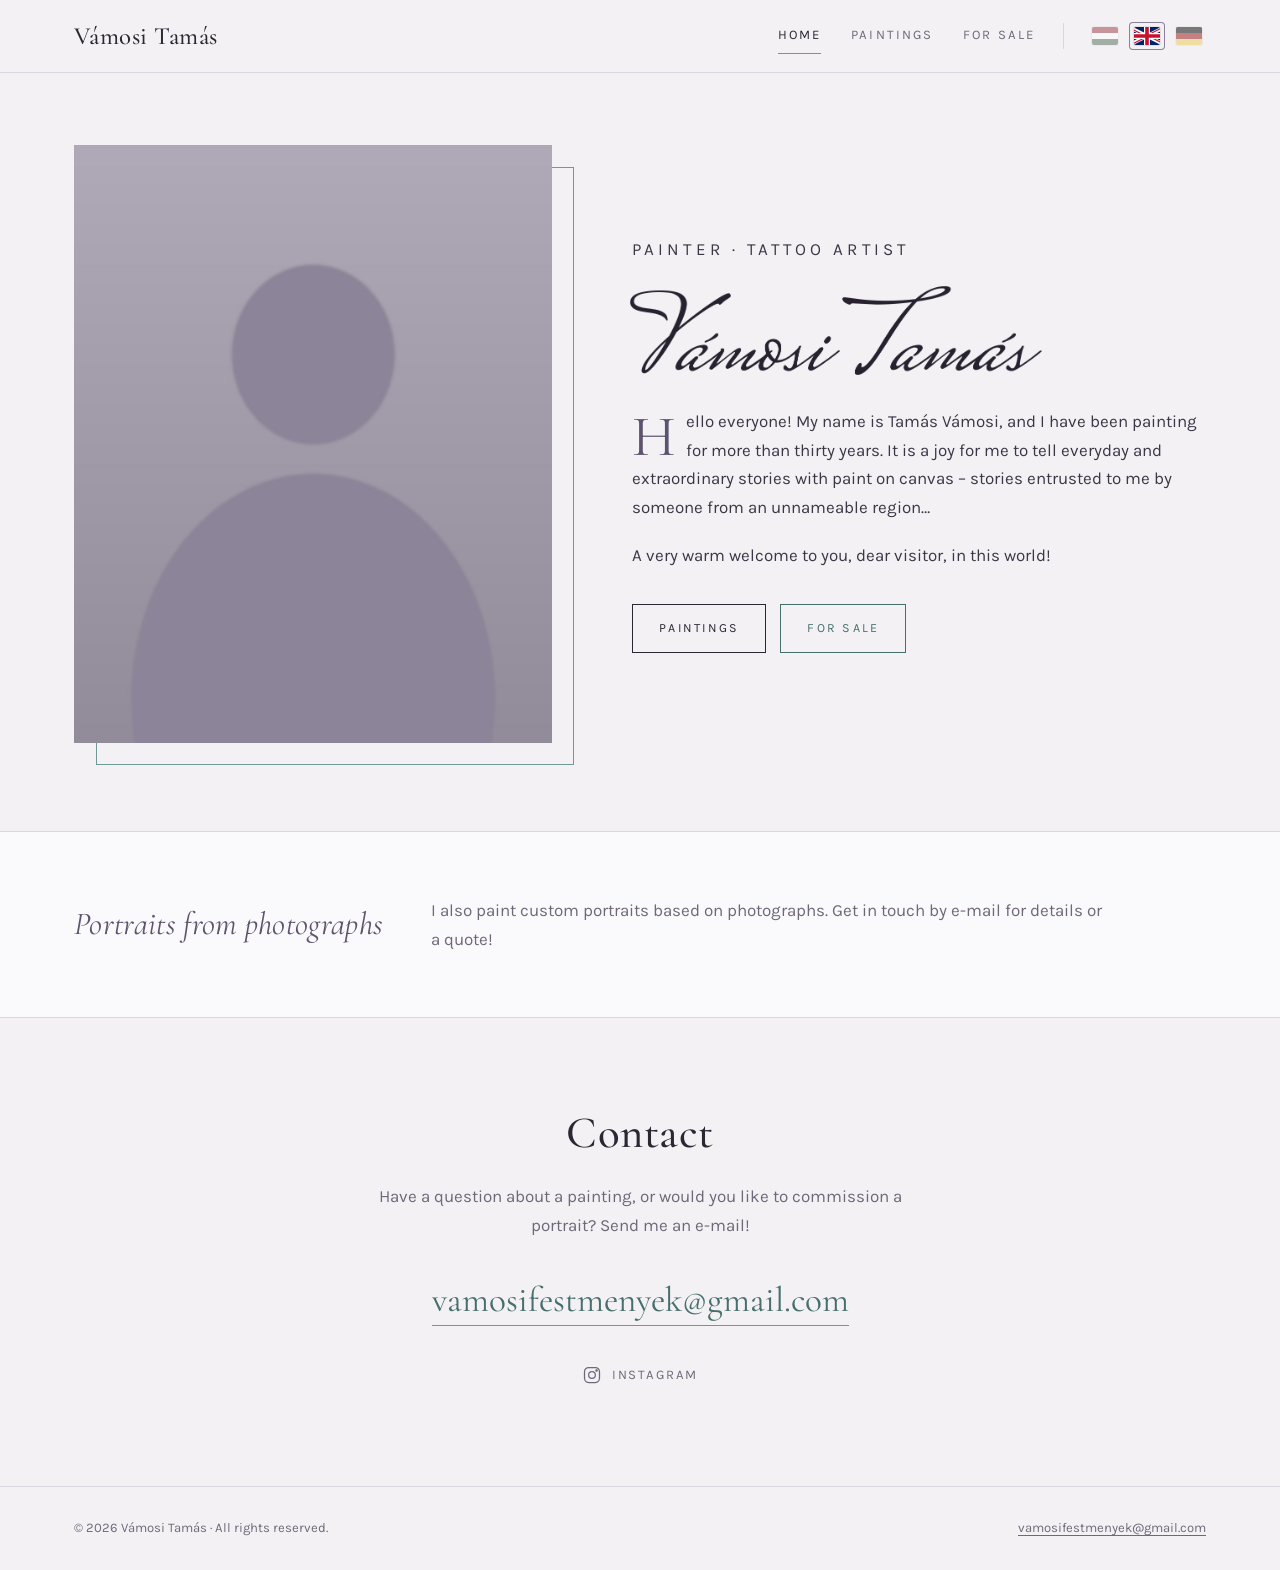
==== index.html @ bb04ad6a "Add files via upload" ====
<!DOCTYPE html>
<html lang="hu">
<head>
<meta charset="utf-8">
<meta name="viewport" content="width=device-width, initial-scale=1">
<title>Vámosi Tamás – festőművész</title>
<meta name="description" content="Vámosi Tamás festőművész – festmények, eladó művek, portréfestés.">
<link rel="icon" href="assets/img/favicon.svg" type="image/svg+xml">
<link rel="preload" href="assets/fonts/cormorant-garamond-latin-500-normal.woff2" as="font" type="font/woff2" crossorigin>
<link rel="stylesheet" href="assets/css/style.css?v=1">
</head>
<body data-page="home">
<a class="sr-only" href="#main" data-i18n="skip">Ugrás a tartalomra</a>
<header class="site-header">
  <div class="wrap">
    <a class="brand" href="index.html">Vámosi Tamás</a>
    <nav class="nav" id="nav" aria-label="Főmenü">
      <a href="index.html" data-i18n="nav.home" aria-current="page">Kezdőlap</a>
      <a href="festmenyek.html" data-i18n="nav.paintings">Festmények</a>
      <a href="elado.html" data-i18n="nav.sale">Eladó művek</a>
    </nav>
    <div class="langs" role="group" aria-label="Nyelv / Language / Sprache">
      <button type="button" data-lang="hu" aria-pressed="true" title="Magyar"><img src="assets/img/flags/hu.svg" alt="Magyar"></button>
      <button type="button" data-lang="en" aria-pressed="false" title="English"><img src="assets/img/flags/en.svg" alt="English"></button>
      <button type="button" data-lang="de" aria-pressed="false" title="Deutsch"><img src="assets/img/flags/de.svg" alt="Deutsch"></button>
    </div>
    <button class="menu-toggle" type="button" aria-controls="nav" aria-expanded="false" aria-label="Menü"><span></span></button>
  </div>
</header>
<main id="main">

<section class="hero">
  <div class="wrap">
    <figure class="portrait reveal">
      <img src="assets/img/portre.jpg" alt="Vámosi Tamás" width="1000" height="1250" data-i18n-alt="home.portraitAlt">
    </figure>
    <div class="intro reveal">
      <p class="eyebrow" data-i18n="home.eyebrow">Festőművész · Tetoválóművész</p>
      <h1 class="sr-only">Vámosi Tamás</h1>
      <img class="signature" src="assets/img/alairas.png" alt="Vámosi Tamás aláírása" width="1001" height="230">
      <div class="js-intro"></div>
      <div class="hero-actions">
        <a class="btn" href="festmenyek.html" data-i18n="home.ctaPaintings">Festmények</a>
        <a class="btn teal" href="elado.html" data-i18n="home.ctaSale">Eladó művek</a>
      </div>
    </div>
  </div>
</section>

<section class="band">
  <div class="wrap reveal">
    <h2 data-i18n="home.commissionTitle">Portré fénykép alapján</h2>
    <p class="js-commission"></p>
  </div>
</section>

<section class="contact" id="kapcsolat">
  <div class="wrap reveal">
    <h2 data-i18n="home.contactTitle">Kapcsolat</h2>
    <p class="lead" data-i18n="home.contactLead">Kérdése van egy festménnyel kapcsolatban, vagy megrendelné a saját portréját? Írjon nekem e-mailt!</p>
    <a class="mail-link js-mail" href="mailto:vamosifestmenyek@gmail.com">vamosifestmenyek@gmail.com</a>
    <div class="social">
      <a class="js-instagram" href="#" target="_blank" rel="noopener"><svg viewBox="0 0 24 24" fill="none" stroke="currentColor" stroke-width="1.5" aria-hidden="true"><rect x="3" y="3" width="18" height="18" rx="5"/><circle cx="12" cy="12" r="4"/><circle cx="17.5" cy="6.5" r=".8" fill="currentColor"/></svg><span>Instagram</span></a>
    </div>
  </div>
</section>
</main>
<footer class="site-footer">
  <div class="wrap">
    <span>© <span class="js-year"></span> Vámosi Tamás · <span data-i18n="footer.rights">Minden jog fenntartva.</span></span>
    <a class="js-mail" href="mailto:vamosifestmenyek@gmail.com">vamosifestmenyek@gmail.com</a>
  </div>
</footer>

<div class="lb" id="lightbox" role="dialog" aria-modal="true" aria-label="Kép nagyítva" hidden>
  <div class="lb-stage">
    <span class="lb-count"></span>
    <img alt="">
    <button class="lb-close" type="button" aria-label="Bezárás"><svg viewBox="0 0 24 24" fill="none" stroke="currentColor" stroke-width="1.5"><path d="M6 6l12 12M18 6L6 18"/></svg></button>
    <button class="lb-prev" type="button" aria-label="Előző"><svg viewBox="0 0 24 24" fill="none" stroke="currentColor" stroke-width="1.5"><path d="M15 5l-7 7 7 7"/></svg></button>
    <button class="lb-next" type="button" aria-label="Következő"><svg viewBox="0 0 24 24" fill="none" stroke="currentColor" stroke-width="1.5"><path d="M9 5l7 7-7 7"/></svg></button>
  </div>
  <div class="lb-cap"></div>
</div>

<script src="assets/js/app.js?v=1"></script>
</body>
</html>
---- assets/css/style.css ----
/* ==========================================================
   Vámosi Tamás – weboldal stílusai
   Színek: szürkés-lila és szürkés-türkiz, visszafogott alap
   ========================================================== */

/* ---------- Betűtípusok (saját tárhelyről, nincs Google-kapcsolat) ---------- */
@font-face{font-family:"Cormorant Garamond";font-style:normal;font-weight:400;font-display:swap;src:url(../fonts/cormorant-garamond-latin-400-normal.woff2) format("woff2");unicode-range:U+0000-00FF,U+0131,U+0152-0153,U+02BB-02BC,U+02C6,U+02DA,U+02DC,U+0304,U+0308,U+0329,U+2000-206F,U+20AC,U+2122,U+2191,U+2193,U+2212,U+2215,U+FEFF,U+FFFD}
@font-face{font-family:"Cormorant Garamond";font-style:normal;font-weight:400;font-display:swap;src:url(../fonts/cormorant-garamond-latin-ext-400-normal.woff2) format("woff2");unicode-range:U+0100-02BA,U+02BD-02C5,U+02C7-02CC,U+02CE-02D7,U+02DD-02FF,U+0304,U+0308,U+0329,U+1D00-1DBF,U+1E00-1E9F,U+1EF2-1EFF,U+2020,U+20A0-20AB,U+20AD-20C0,U+2113,U+2C60-2C7F,U+A720-A7FF}
@font-face{font-family:"Cormorant Garamond";font-style:italic;font-weight:400;font-display:swap;src:url(../fonts/cormorant-garamond-latin-400-italic.woff2) format("woff2");unicode-range:U+0000-00FF,U+2000-206F,U+20AC}
@font-face{font-family:"Cormorant Garamond";font-style:italic;font-weight:400;font-display:swap;src:url(../fonts/cormorant-garamond-latin-ext-400-italic.woff2) format("woff2");unicode-range:U+0100-02BA,U+1E00-1E9F}
@font-face{font-family:"Cormorant Garamond";font-style:normal;font-weight:500;font-display:swap;src:url(../fonts/cormorant-garamond-latin-500-normal.woff2) format("woff2");unicode-range:U+0000-00FF,U+2000-206F,U+20AC}
@font-face{font-family:"Cormorant Garamond";font-style:normal;font-weight:500;font-display:swap;src:url(../fonts/cormorant-garamond-latin-ext-500-normal.woff2) format("woff2");unicode-range:U+0100-02BA,U+1E00-1E9F}
@font-face{font-family:"Cormorant Garamond";font-style:normal;font-weight:600;font-display:swap;src:url(../fonts/cormorant-garamond-latin-600-normal.woff2) format("woff2");unicode-range:U+0000-00FF,U+2000-206F,U+20AC}
@font-face{font-family:"Cormorant Garamond";font-style:normal;font-weight:600;font-display:swap;src:url(../fonts/cormorant-garamond-latin-ext-600-normal.woff2) format("woff2");unicode-range:U+0100-02BA,U+1E00-1E9F}
@font-face{font-family:"Karla";font-style:normal;font-weight:300;font-display:swap;src:url(../fonts/karla-latin-300-normal.woff2) format("woff2");unicode-range:U+0000-00FF,U+2000-206F,U+20AC}
@font-face{font-family:"Karla";font-style:normal;font-weight:300;font-display:swap;src:url(../fonts/karla-latin-ext-300-normal.woff2) format("woff2");unicode-range:U+0100-02BA,U+1E00-1E9F}
@font-face{font-family:"Karla";font-style:normal;font-weight:400;font-display:swap;src:url(../fonts/karla-latin-400-normal.woff2) format("woff2");unicode-range:U+0000-00FF,U+2000-206F,U+20AC}
@font-face{font-family:"Karla";font-style:normal;font-weight:400;font-display:swap;src:url(../fonts/karla-latin-ext-400-normal.woff2) format("woff2");unicode-range:U+0100-02BA,U+1E00-1E9F}
@font-face{font-family:"Karla";font-style:normal;font-weight:500;font-display:swap;src:url(../fonts/karla-latin-500-normal.woff2) format("woff2");unicode-range:U+0000-00FF,U+2000-206F,U+20AC}
@font-face{font-family:"Karla";font-style:normal;font-weight:500;font-display:swap;src:url(../fonts/karla-latin-ext-500-normal.woff2) format("woff2");unicode-range:U+0100-02BA,U+1E00-1E9F}

/* ---------- Színek, alapok ---------- */
:root{
  --bg:#f3f1f4;          /* halvány lilás-szürke háttér */
  --paper:#faf9fb;
  --ink:#2b2733;         /* szöveg */
  --muted:#6f6879;
  --line:#dcd6e1;
  --lilac:#8b7f9b;       /* szürkés lila */
  --lilac-deep:#5d536e;
  --lilac-soft:#e4dfea;
  --teal:#6f9896;        /* szürkés türkiz */
  --teal-deep:#476f6d;
  --teal-soft:#dce8e6;
  --serif:"Cormorant Garamond",Georgia,"Times New Roman",serif;
  --sans:"Karla",system-ui,-apple-system,"Segoe UI",Roboto,sans-serif;
  --wrap:1180px;
  --radius:2px;
}
*,*::before,*::after{box-sizing:border-box}
html{-webkit-text-size-adjust:100%;scroll-behavior:smooth}
body{margin:0;background:var(--bg);color:var(--ink);font-family:var(--sans);font-weight:400;font-size:17px;line-height:1.7;-webkit-font-smoothing:antialiased}
img{max-width:100%;display:block}
a{color:var(--teal-deep);text-decoration-thickness:1px;text-underline-offset:3px}
a:hover{color:var(--lilac-deep)}
h1,h2,h3{font-family:var(--serif);font-weight:500;line-height:1.15;letter-spacing:.01em;margin:0 0 .5em}
:focus-visible{outline:2px solid var(--teal);outline-offset:3px}
.wrap{max-width:var(--wrap);margin:0 auto;padding:0 24px}
.sr-only{position:absolute;width:1px;height:1px;overflow:hidden;clip:rect(0 0 0 0);white-space:nowrap}
[hidden]{display:none!important}

/* ---------- Fejléc ---------- */
.site-header{position:sticky;top:0;z-index:50;background:rgba(243,241,244,.92);backdrop-filter:saturate(1.2) blur(8px);-webkit-backdrop-filter:saturate(1.2) blur(8px);border-bottom:1px solid var(--line)}
.site-header .wrap{display:flex;align-items:center;gap:28px;height:72px}
.brand{font-family:var(--serif);font-size:1.55rem;font-weight:500;color:var(--ink);text-decoration:none;letter-spacing:.02em;white-space:nowrap}
.brand:hover{color:var(--lilac-deep)}
.nav{display:flex;gap:30px;margin-left:auto}
.nav a{color:var(--muted);text-decoration:none;font-size:.82rem;letter-spacing:.16em;text-transform:uppercase;padding:6px 0;border-bottom:1px solid transparent;transition:color .2s,border-color .2s}
.nav a:hover{color:var(--ink)}
.nav a[aria-current="page"]{color:var(--ink);border-bottom-color:var(--teal)}
.langs{display:flex;gap:8px;align-items:center;padding-left:24px;border-left:1px solid var(--line)}
.langs button{all:unset;cursor:pointer;display:flex;align-items:center;gap:6px;padding:4px;border-radius:3px;opacity:.5;filter:saturate(.6);transition:opacity .2s,filter .2s}
.langs button:hover{opacity:.9;filter:none}
.langs button[aria-pressed="true"]{opacity:1;filter:none;box-shadow:0 0 0 1px var(--lilac)}
.langs button:focus-visible{outline:2px solid var(--teal);outline-offset:2px}
.langs img{width:26px;height:18px;object-fit:cover;border-radius:2px;box-shadow:0 0 0 1px rgba(0,0,0,.08)}
.menu-toggle{all:unset;display:none;cursor:pointer;width:40px;height:40px;place-items:center}
.menu-toggle span,.menu-toggle span::before,.menu-toggle span::after{display:block;width:22px;height:1.5px;background:var(--ink);position:relative;transition:transform .25s,background .25s}
.menu-toggle span::before,.menu-toggle span::after{content:"";position:absolute;left:0}
.menu-toggle span::before{top:-7px}.menu-toggle span::after{top:7px}
.menu-open .menu-toggle span{background:transparent}
.menu-open .menu-toggle span::before{transform:translateY(7px) rotate(45deg)}
.menu-open .menu-toggle span::after{transform:translateY(-7px) rotate(-45deg)}

@media (max-width:820px){
  .site-header .wrap{gap:12px;height:64px}
  .brand{font-size:1.35rem}
  .langs{margin-left:auto;padding-left:0;border-left:0;gap:4px}
  .langs img{width:24px;height:17px}
  .menu-toggle{display:grid}
  .nav{position:absolute;left:0;right:0;top:64px;flex-direction:column;gap:0;background:var(--bg);border-bottom:1px solid var(--line);padding:6px 24px 14px;display:none}
  .menu-open .nav{display:flex}
  .nav a{padding:12px 0;border-bottom:1px solid var(--line)}
  .nav a:last-child{border-bottom:0}
  .nav a[aria-current="page"]{border-bottom-color:var(--line);color:var(--teal-deep)}
}

/* ---------- Gombok ---------- */
.btn{display:inline-flex;align-items:center;gap:10px;padding:13px 26px;border:1px solid var(--ink);color:var(--ink);background:transparent;text-decoration:none;font-size:.78rem;letter-spacing:.18em;text-transform:uppercase;transition:background .2s,color .2s,border-color .2s;cursor:pointer;font-family:var(--sans)}
.btn:hover{background:var(--ink);color:var(--paper)}
.btn.teal{border-color:var(--teal-deep);color:var(--teal-deep)}
.btn.teal:hover{background:var(--teal-deep);color:#fff}

/* ---------- Főoldal ---------- */
.hero{padding:72px 0 88px}
.hero .wrap{display:grid;grid-template-columns:minmax(0,5fr) minmax(0,6fr);gap:80px;align-items:center}
.portrait{position:relative;margin:0}
.portrait::before{content:"";position:absolute;inset:22px -22px -22px 22px;border:1px solid var(--teal);z-index:0}
.portrait img{position:relative;z-index:1;width:100%;height:auto;aspect-ratio:4/5;object-fit:cover;background:var(--lilac-soft)}
.eyebrow{font-size:.76rem;letter-spacing:.24em;text-transform:uppercase;color:var(--lilac);margin:0 0 18px}
.signature{width:min(420px,90%);height:auto;display:block;margin:0 0 28px -6px}
.intro p{margin:0 0 1.1em;max-width:34em;font-size:1.06rem;color:#3c3746}
.js-intro p:first-child::first-letter{font-family:var(--serif);font-size:3.4em;float:left;line-height:.85;padding:6px 10px 0 0;color:var(--lilac-deep)}
.hero-actions{display:flex;gap:14px;flex-wrap:wrap;margin-top:34px}

.band{background:var(--paper);border-top:1px solid var(--line);border-bottom:1px solid var(--line);padding:64px 0}
.band .wrap{display:grid;grid-template-columns:auto 1fr;gap:48px;align-items:center}
.band h2{font-size:2rem;margin:0;color:var(--lilac-deep);font-style:italic;font-weight:400}
.band p{margin:0;max-width:40em;color:var(--muted)}

.contact{padding:90px 0 100px;text-align:center}
.contact h2{font-size:clamp(2rem,4vw,2.8rem)}
.contact .lead{color:var(--muted);margin:0 auto 30px;max-width:32em}
.mail-link{font-family:var(--serif);font-size:clamp(1.4rem,3.4vw,2.2rem);color:var(--teal-deep);text-decoration:none;border-bottom:1px solid var(--teal);padding-bottom:4px;word-break:break-all}
.mail-link:hover{color:var(--lilac-deep);border-bottom-color:var(--lilac)}
.social{margin-top:34px;display:flex;justify-content:center;gap:18px}
.social a{display:inline-flex;align-items:center;gap:10px;color:var(--muted);text-decoration:none;font-size:.82rem;letter-spacing:.14em;text-transform:uppercase}
.social a:hover{color:var(--lilac-deep)}
.social svg{width:20px;height:20px}

@media (max-width:900px){
  .hero{padding:40px 0 64px}
  .hero .wrap{grid-template-columns:1fr;gap:56px}
  .portrait{max-width:420px;margin:0 22px 0 0}
  .band .wrap{grid-template-columns:1fr;gap:14px}
}

/* ---------- Aloldal fejléc ---------- */
.page-head{padding:64px 0 28px;text-align:center}
.page-head h1{font-size:clamp(2.3rem,5vw,3.4rem);margin-bottom:.2em}
.page-head p{color:var(--muted);margin:0 auto;max-width:36em}
.rule{width:56px;height:1px;background:var(--teal);margin:22px auto 0;border:0}

/* Évszám-ugró */
.year-nav{display:flex;flex-wrap:wrap;justify-content:center;gap:6px;margin:26px 0 8px}
.year-nav a{font-family:var(--serif);font-size:1.15rem;color:var(--muted);text-decoration:none;padding:4px 12px;border:1px solid transparent}
.year-nav a:hover{color:var(--ink);border-color:var(--line)}

/* ---------- Galéria ---------- */
.year-group{padding:34px 0 18px;scroll-margin-top:90px}
.year-title{display:flex;align-items:center;gap:20px;font-size:2rem;color:var(--lilac-deep);margin-bottom:22px}
.year-title::after{content:"";flex:1;height:1px;background:var(--line)}
.masonry{columns:3 300px;column-gap:26px}
.tile{break-inside:avoid;margin:0 0 30px;display:block;width:100%;background:none;border:0;padding:0;cursor:zoom-in;text-align:left;color:inherit;font:inherit}
.tile .frame{background:var(--paper);padding:10px;box-shadow:0 1px 2px rgba(43,39,51,.06),0 8px 24px -14px rgba(43,39,51,.25);transition:transform .35s ease,box-shadow .35s ease}
.tile:hover .frame,.tile:focus-visible .frame{transform:translateY(-3px);box-shadow:0 2px 4px rgba(43,39,51,.06),0 18px 34px -16px rgba(43,39,51,.35)}
.tile img{width:100%;height:auto;background:var(--lilac-soft)}
.tile .cap{display:flex;justify-content:space-between;gap:12px;padding:10px 2px 0;font-size:.9rem}
.tile .cap .t{font-family:var(--serif);font-size:1.15rem;line-height:1.3}
.tile .cap .m{color:var(--muted);font-size:.8rem;white-space:nowrap;padding-top:3px}

/* ---------- Eladó művek ---------- */
.sale-grid{display:grid;grid-template-columns:repeat(auto-fill,minmax(290px,1fr));gap:40px 30px;padding:20px 0 90px}
.card{display:flex;flex-direction:column}
.card .img-btn{all:unset;cursor:zoom-in;display:block;background:var(--paper);padding:12px;box-shadow:0 1px 2px rgba(43,39,51,.06),0 8px 24px -14px rgba(43,39,51,.25);position:relative}
.card .img-btn:focus-visible{outline:2px solid var(--teal);outline-offset:3px}
.card .img-wrap{aspect-ratio:4/5;display:flex;align-items:center;justify-content:center;background:#efedf1}
.card .img-wrap img{max-height:100%;width:auto;max-width:100%;object-fit:contain}
.card h3{font-size:1.45rem;margin:18px 0 4px}
.card .meta{color:var(--muted);font-size:.88rem;margin:0}
.card .price{font-family:var(--serif);font-size:1.35rem;color:var(--teal-deep);margin:12px 0 0}
.card .price.note{font-family:var(--sans);font-size:.92rem;font-style:italic;color:var(--lilac-deep)}
.card .btn{margin-top:16px;align-self:flex-start;padding:10px 20px}
.badge{position:absolute;z-index:2;top:24px;left:24px;background:var(--lilac-deep);color:#fff;font-size:.7rem;letter-spacing:.2em;text-transform:uppercase;padding:6px 12px}
.card.sold .img-wrap img{filter:grayscale(.35) opacity(.8)}
.card.sold .price{color:var(--muted)}

.empty{text-align:center;color:var(--muted);padding:60px 0 100px;font-style:italic}

/* ---------- Nagyító (lightbox) ---------- */
.lb{position:fixed;inset:0;z-index:100;background:#1c1921;display:grid;grid-template-rows:1fr auto;opacity:0;pointer-events:none;transition:opacity .25s}
.lb.open{opacity:1;pointer-events:auto}
.lb-stage{position:relative;display:flex;align-items:center;justify-content:center;padding:56px 72px 12px;min-height:0}
.lb-stage img{max-width:100%;max-height:100%;object-fit:contain;box-shadow:0 20px 60px rgba(0,0,0,.4);transition:opacity .2s}
.lb-cap{color:#e9e5ee;text-align:center;padding:12px 24px 26px;min-height:84px}
.lb-cap .t{font-family:var(--serif);font-size:1.5rem;line-height:1.2}
.lb-cap .m{font-size:.85rem;color:#b3abbd;margin-top:4px}
.lb-cap .s{display:inline-block;margin-top:8px;font-size:.72rem;letter-spacing:.18em;text-transform:uppercase;color:#a9cfcc}
.lb button{all:unset;cursor:pointer;position:absolute;color:#e9e5ee;display:grid;place-items:center;width:52px;height:52px;border-radius:50%;transition:background .2s}
.lb button:hover{background:rgba(255,255,255,.08)}
.lb button:focus-visible{outline:2px solid var(--teal)}
.lb button svg{width:26px;height:26px}
.lb .lb-close{top:10px;right:12px}
.lb .lb-prev{left:10px;top:50%;transform:translateY(-50%)}
.lb .lb-next{right:10px;top:50%;transform:translateY(-50%)}
.lb-count{position:absolute;top:24px;left:24px;color:#8f8799;font-size:.8rem;letter-spacing:.12em}
@media (max-width:700px){
  .lb-stage{padding:56px 8px 8px}
  .lb .lb-prev,.lb .lb-next{top:auto;bottom:-78px;transform:none}
  .lb-cap{padding:12px 60px 22px}
}
body.lb-lock{overflow:hidden}

/* ---------- Lábléc ---------- */
.site-footer{border-top:1px solid var(--line);padding:30px 0;font-size:.82rem;color:var(--muted)}
.site-footer .wrap{display:flex;justify-content:space-between;gap:16px;flex-wrap:wrap}
.site-footer a{color:var(--muted)}

/* Finom beúszás */
@media (prefers-reduced-motion:no-preference){
  .reveal{opacity:0;transform:translateY(10px);transition:opacity .6s ease,transform .6s ease}
  .reveal.in{opacity:1;transform:none}
}
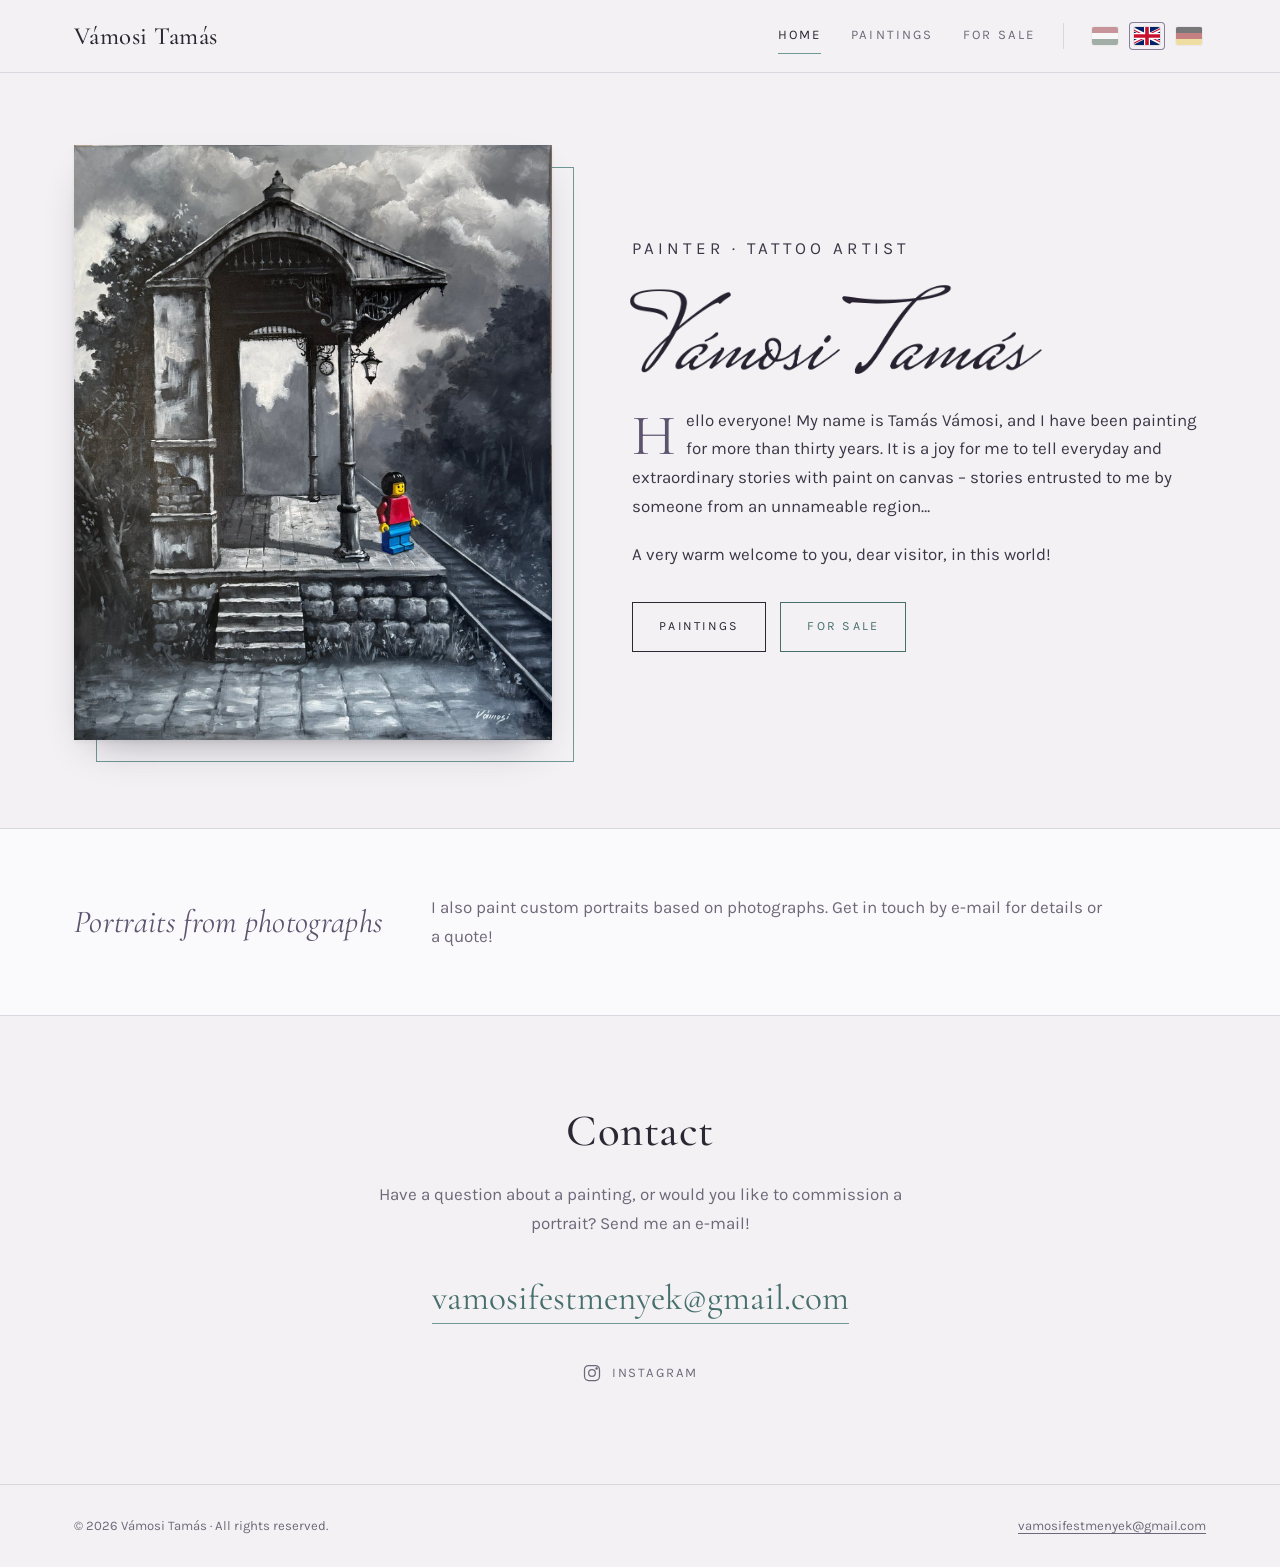
==== commit 52be5a37: "Add files via upload" ====
--- a/index.html
+++ b/index.html
@@ -32,7 +32,7 @@
 <section class="hero">
   <div class="wrap">
     <figure class="portrait reveal">
-      <img src="assets/img/portre.jpg" alt="Vámosi Tamás" width="1000" height="1250" data-i18n-alt="home.portraitAlt">
+      <img class="js-home-image" src="assets/img/fokep.jpg" alt="Vámosi Tamás festménye" width="1400" height="1743" data-i18n-alt="home.portraitAlt">
     </figure>
     <div class="intro reveal">
       <p class="eyebrow" data-i18n="home.eyebrow">Festőművész · Tetoválóművész</p>
--- a/assets/css/style.css
+++ b/assets/css/style.css
@@ -96,7 +96,7 @@
 .hero .wrap{display:grid;grid-template-columns:minmax(0,5fr) minmax(0,6fr);gap:80px;align-items:center}
 .portrait{position:relative;margin:0}
 .portrait::before{content:"";position:absolute;inset:22px -22px -22px 22px;border:1px solid var(--teal);z-index:0}
-.portrait img{position:relative;z-index:1;width:100%;height:auto;aspect-ratio:4/5;object-fit:cover;background:var(--lilac-soft)}
+.portrait img{position:relative;z-index:1;width:100%;height:auto;background:var(--lilac-soft);box-shadow:0 2px 4px rgba(43,39,51,.06),0 18px 40px -20px rgba(43,39,51,.45)}
 .eyebrow{font-size:.76rem;letter-spacing:.24em;text-transform:uppercase;color:var(--lilac);margin:0 0 18px}
 .signature{width:min(420px,90%);height:auto;display:block;margin:0 0 28px -6px}
 .intro p{margin:0 0 1.1em;max-width:34em;font-size:1.06rem;color:#3c3746}
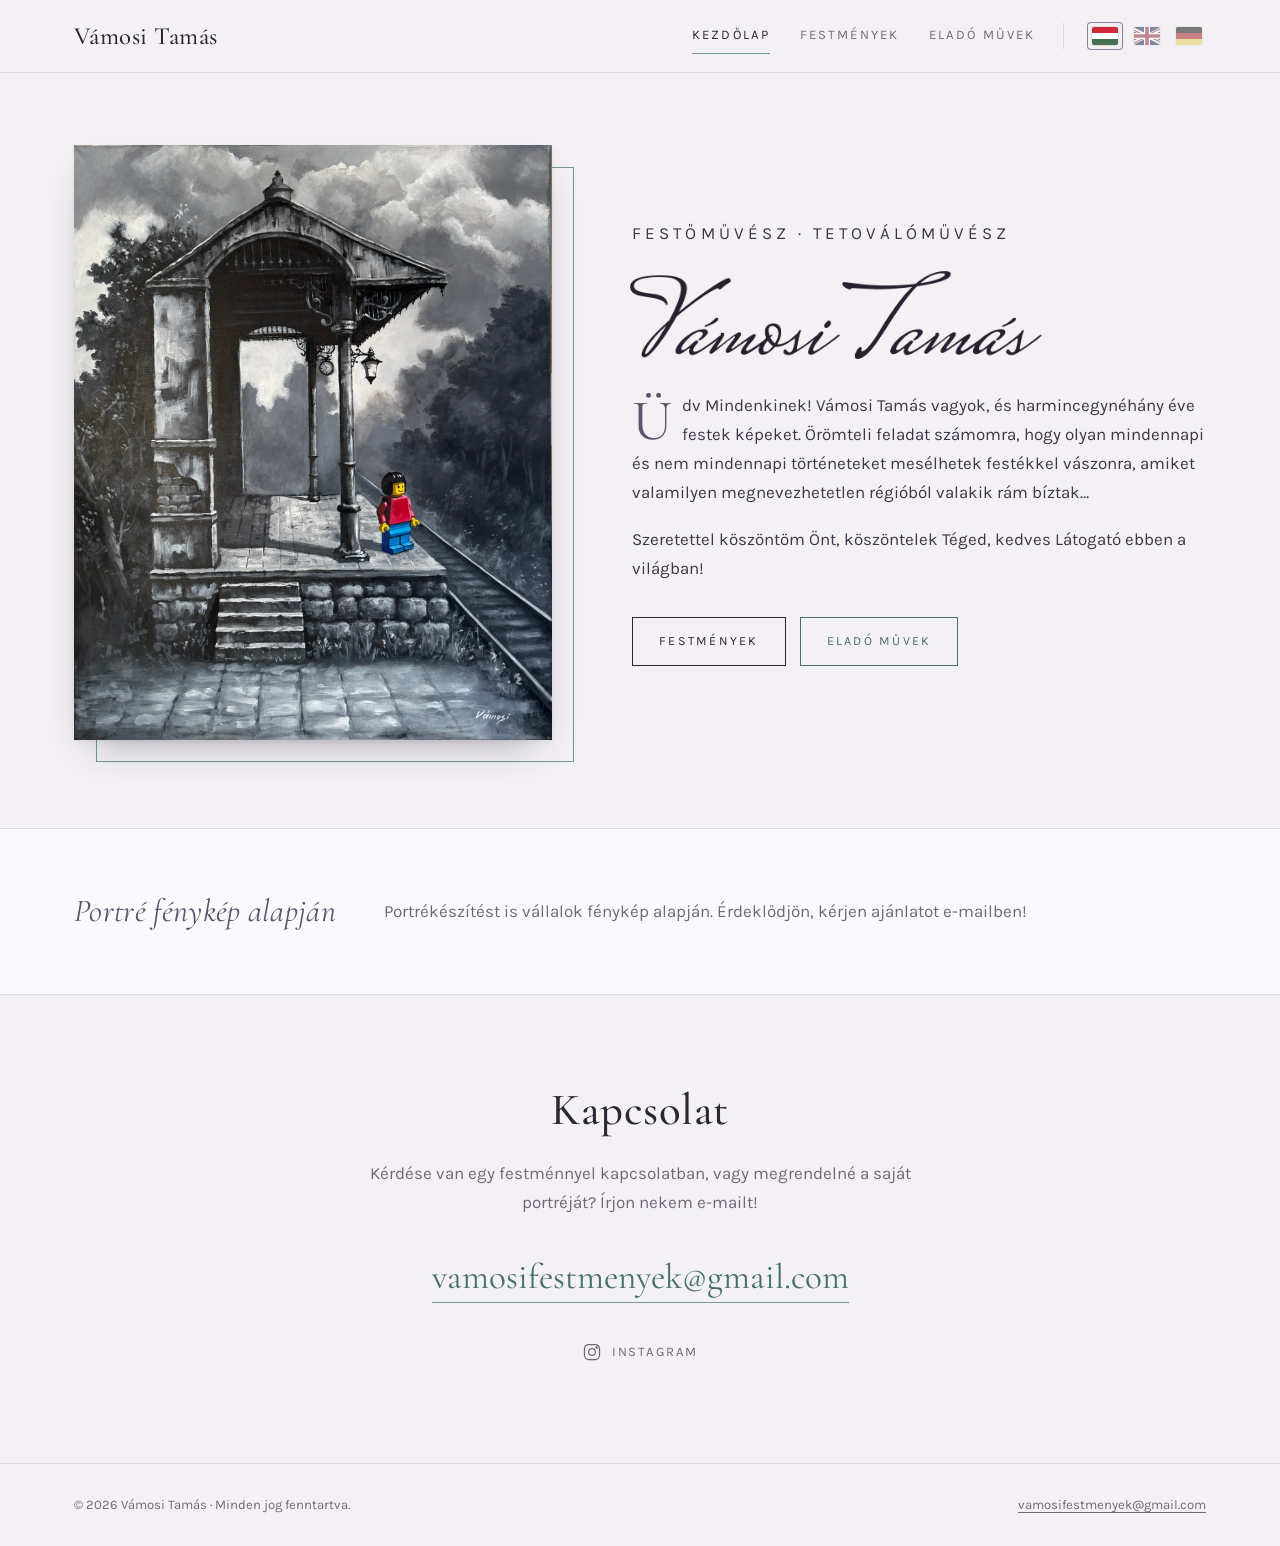
==== commit 05872410: "Add files via upload" ====
--- a/index.html
+++ b/index.html
@@ -3,45 +3,100 @@
 <head>
 <meta charset="utf-8">
 <meta name="viewport" content="width=device-width, initial-scale=1">
-<title>Vámosi Tamás – festőművész</title>
-<meta name="description" content="Vámosi Tamás festőművész – festmények, eladó művek, portréfestés.">
+<title>Vámosi Tamás – festőművész és tetoválóművész</title>
+<meta name="description" content="Vámosi Tamás festőművész bemutatkozó oldala: festmények évek szerint, eladó eredeti művek és portréfestés fénykép alapján.">
+<meta name="robots" content="noindex, nofollow">
+<link rel="canonical" href="https://vamosiart.hu/">
+<link rel="alternate" hreflang="hu" href="https://vamosiart.hu/">
+<link rel="alternate" hreflang="en" href="https://vamosiart.hu/en/">
+<link rel="alternate" hreflang="de" href="https://vamosiart.hu/de/">
+<link rel="alternate" hreflang="x-default" href="https://vamosiart.hu/">
+<meta name="author" content="Vámosi Tamás">
+<meta property="og:type" content="website">
+<meta property="og:site_name" content="Vámosi Tamás">
+<meta property="og:title" content="Vámosi Tamás – festőművész és tetoválóművész">
+<meta property="og:description" content="Vámosi Tamás festőművész bemutatkozó oldala: festmények évek szerint, eladó eredeti művek és portréfestés fénykép alapján.">
+<meta property="og:url" content="https://vamosiart.hu/">
+<meta property="og:image" content="https://vamosiart.hu/assets/img/fokep.jpg">
+<meta property="og:image:alt" content="Vámosi Tamás festménye">
+<meta property="og:locale" content="hu_HU">
+<meta property="og:locale:alternate" content="en_GB">
+<meta property="og:locale:alternate" content="de_DE">
+<meta name="twitter:card" content="summary_large_image">
+<meta name="theme-color" content="#f3f1f4">
 <link rel="icon" href="assets/img/favicon.svg" type="image/svg+xml">
 <link rel="preload" href="assets/fonts/cormorant-garamond-latin-500-normal.woff2" as="font" type="font/woff2" crossorigin>
-<link rel="stylesheet" href="assets/css/style.css?v=1">
+<link rel="stylesheet" href="assets/css/style.css?v=3">
+<script type="application/ld+json">
+{
+ "@context": "https://schema.org",
+ "@graph": [
+  {
+   "@type": "Person",
+   "@id": "https://vamosiart.hu/#person",
+   "name": "Vámosi Tamás",
+   "alternateName": "Tamás Vámosi",
+   "jobTitle": "festőművész, tetoválóművész",
+   "url": "https://vamosiart.hu/",
+   "image": "https://vamosiart.hu/assets/img/fokep.jpg",
+   "email": "mailto:vamosifestmenyek@gmail.com",
+   "sameAs": [
+    "https://www.instagram.com/MatyasTamasVamosi/"
+   ]
+  },
+  {
+   "@type": "WebPage",
+   "@id": "https://vamosiart.hu/",
+   "url": "https://vamosiart.hu/",
+   "name": "Vámosi Tamás – festőművész és tetoválóművész",
+   "description": "Vámosi Tamás festőművész bemutatkozó oldala: festmények évek szerint, eladó eredeti művek és portréfestés fénykép alapján.",
+   "inLanguage": "hu",
+   "about": {
+    "@id": "https://vamosiart.hu/#person"
+   },
+   "isPartOf": {
+    "@type": "WebSite",
+    "@id": "https://vamosiart.hu/#website",
+    "url": "https://vamosiart.hu/",
+    "name": "Vámosi Tamás"
+   }
+  }
+ ]
+}
+</script>
 </head>
-<body data-page="home">
-<a class="sr-only" href="#main" data-i18n="skip">Ugrás a tartalomra</a>
+<body data-page="home" data-root="">
+<a class="sr-only" href="#main">Ugrás a tartalomra</a>
 <header class="site-header">
   <div class="wrap">
     <a class="brand" href="index.html">Vámosi Tamás</a>
-    <nav class="nav" id="nav" aria-label="Főmenü">
-      <a href="index.html" data-i18n="nav.home" aria-current="page">Kezdőlap</a>
-      <a href="festmenyek.html" data-i18n="nav.paintings">Festmények</a>
-      <a href="elado.html" data-i18n="nav.sale">Eladó művek</a>
+    <nav class="nav" id="nav" aria-label="Menü">
+      <a href="index.html" aria-current="page">Kezdőlap</a>
+      <a href="festmenyek.html">Festmények</a>
+      <a href="elado.html">Eladó művek</a>
     </nav>
-    <div class="langs" role="group" aria-label="Nyelv / Language / Sprache">
-      <button type="button" data-lang="hu" aria-pressed="true" title="Magyar"><img src="assets/img/flags/hu.svg" alt="Magyar"></button>
-      <button type="button" data-lang="en" aria-pressed="false" title="English"><img src="assets/img/flags/en.svg" alt="English"></button>
-      <button type="button" data-lang="de" aria-pressed="false" title="Deutsch"><img src="assets/img/flags/de.svg" alt="Deutsch"></button>
+    <div class="langs" role="group" aria-label="Nyelv választása">
+      <a href="index.html" hreflang="hu" lang="hu" title="Magyar" aria-current="true"><img src="assets/img/flags/hu.svg" alt="Magyar" width="26" height="18"></a>
+      <a href="en/index.html" hreflang="en" lang="en" title="English"><img src="assets/img/flags/en.svg" alt="English" width="26" height="18"></a>
+      <a href="de/index.html" hreflang="de" lang="de" title="Deutsch"><img src="assets/img/flags/de.svg" alt="Deutsch" width="26" height="18"></a>
     </div>
     <button class="menu-toggle" type="button" aria-controls="nav" aria-expanded="false" aria-label="Menü"><span></span></button>
   </div>
 </header>
 <main id="main">
-
 <section class="hero">
   <div class="wrap">
     <figure class="portrait reveal">
-      <img class="js-home-image" src="assets/img/fokep.jpg" alt="Vámosi Tamás festménye" width="1400" height="1743" data-i18n-alt="home.portraitAlt">
+      <img class="js-home-image" src="assets/img/fokep.jpg" alt="Vámosi Tamás festménye" width="1400" height="1743" fetchpriority="high">
     </figure>
     <div class="intro reveal">
-      <p class="eyebrow" data-i18n="home.eyebrow">Festőművész · Tetoválóművész</p>
-      <h1 class="sr-only">Vámosi Tamás</h1>
-      <img class="signature" src="assets/img/alairas.png" alt="Vámosi Tamás aláírása" width="1001" height="230">
-      <div class="js-intro"></div>
+      <p class="eyebrow">Festőművész · Tetoválóművész</p>
+      <h1 class="sr-only">Vámosi Tamás – festőművész, tetoválóművész</h1>
+      <img class="signature js-signature" src="assets/img/alairas.png" alt="Vámosi Tamás aláírása">
+      <div class="js-intro"><p>Üdv Mindenkinek! Vámosi Tamás vagyok, és harmincegynéhány éve festek képeket. Örömteli feladat számomra, hogy olyan mindennapi és nem mindennapi történeteket mesélhetek festékkel vászonra, amiket valamilyen megnevezhetetlen régióból valakik rám bíztak…</p><p>Szeretettel köszöntöm Önt, köszöntelek Téged, kedves Látogató ebben a világban!</p></div>
       <div class="hero-actions">
-        <a class="btn" href="festmenyek.html" data-i18n="home.ctaPaintings">Festmények</a>
-        <a class="btn teal" href="elado.html" data-i18n="home.ctaSale">Eladó művek</a>
+        <a class="btn" href="festmenyek.html">Festmények</a>
+        <a class="btn teal" href="elado.html">Eladó művek</a>
       </div>
     </div>
   </div>
@@ -49,40 +104,40 @@
 
 <section class="band">
   <div class="wrap reveal">
-    <h2 data-i18n="home.commissionTitle">Portré fénykép alapján</h2>
-    <p class="js-commission"></p>
+    <h2>Portré fénykép alapján</h2>
+    <p class="js-commission">Portrékészítést is vállalok fénykép alapján. Érdeklődjön, kérjen ajánlatot e-mailben!</p>
   </div>
 </section>
 
 <section class="contact" id="kapcsolat">
   <div class="wrap reveal">
-    <h2 data-i18n="home.contactTitle">Kapcsolat</h2>
-    <p class="lead" data-i18n="home.contactLead">Kérdése van egy festménnyel kapcsolatban, vagy megrendelné a saját portréját? Írjon nekem e-mailt!</p>
+    <h2>Kapcsolat</h2>
+    <p class="lead">Kérdése van egy festménnyel kapcsolatban, vagy megrendelné a saját portréját? Írjon nekem e-mailt!</p>
     <a class="mail-link js-mail" href="mailto:vamosifestmenyek@gmail.com">vamosifestmenyek@gmail.com</a>
     <div class="social">
-      <a class="js-instagram" href="#" target="_blank" rel="noopener"><svg viewBox="0 0 24 24" fill="none" stroke="currentColor" stroke-width="1.5" aria-hidden="true"><rect x="3" y="3" width="18" height="18" rx="5"/><circle cx="12" cy="12" r="4"/><circle cx="17.5" cy="6.5" r=".8" fill="currentColor"/></svg><span>Instagram</span></a>
+      <a class="js-instagram" href="https://www.instagram.com/MatyasTamasVamosi/" target="_blank" rel="noopener me"><svg viewBox="0 0 24 24" fill="none" stroke="currentColor" stroke-width="1.5" aria-hidden="true"><rect x="3" y="3" width="18" height="18" rx="5"/><circle cx="12" cy="12" r="4"/><circle cx="17.5" cy="6.5" r=".8" fill="currentColor"/></svg><span>Instagram</span></a>
     </div>
   </div>
 </section>
 </main>
 <footer class="site-footer">
   <div class="wrap">
-    <span>© <span class="js-year"></span> Vámosi Tamás · <span data-i18n="footer.rights">Minden jog fenntartva.</span></span>
+    <span>© <span class="js-year">2026</span> Vámosi Tamás · Minden jog fenntartva.</span>
     <a class="js-mail" href="mailto:vamosifestmenyek@gmail.com">vamosifestmenyek@gmail.com</a>
   </div>
 </footer>
 
-<div class="lb" id="lightbox" role="dialog" aria-modal="true" aria-label="Kép nagyítva" hidden>
+<div class="lb" id="lightbox" role="dialog" aria-modal="true" aria-label="Festmények" hidden>
   <div class="lb-stage">
     <span class="lb-count"></span>
     <img alt="">
-    <button class="lb-close" type="button" aria-label="Bezárás"><svg viewBox="0 0 24 24" fill="none" stroke="currentColor" stroke-width="1.5"><path d="M6 6l12 12M18 6L6 18"/></svg></button>
-    <button class="lb-prev" type="button" aria-label="Előző"><svg viewBox="0 0 24 24" fill="none" stroke="currentColor" stroke-width="1.5"><path d="M15 5l-7 7 7 7"/></svg></button>
-    <button class="lb-next" type="button" aria-label="Következő"><svg viewBox="0 0 24 24" fill="none" stroke="currentColor" stroke-width="1.5"><path d="M9 5l7 7-7 7"/></svg></button>
+    <button class="lb-close" type="button"><svg viewBox="0 0 24 24" fill="none" stroke="currentColor" stroke-width="1.5"><path d="M6 6l12 12M18 6L6 18"/></svg></button>
+    <button class="lb-prev" type="button"><svg viewBox="0 0 24 24" fill="none" stroke="currentColor" stroke-width="1.5"><path d="M15 5l-7 7 7 7"/></svg></button>
+    <button class="lb-next" type="button"><svg viewBox="0 0 24 24" fill="none" stroke="currentColor" stroke-width="1.5"><path d="M9 5l7 7-7 7"/></svg></button>
   </div>
   <div class="lb-cap"></div>
 </div>
 
-<script src="assets/js/app.js?v=1"></script>
+<script src="assets/js/app.js?v=3"></script>
 </body>
 </html>
--- a/assets/css/style.css
+++ b/assets/css/style.css
@@ -59,10 +59,9 @@
 .nav a:hover{color:var(--ink)}
 .nav a[aria-current="page"]{color:var(--ink);border-bottom-color:var(--teal)}
 .langs{display:flex;gap:8px;align-items:center;padding-left:24px;border-left:1px solid var(--line)}
-.langs button{all:unset;cursor:pointer;display:flex;align-items:center;gap:6px;padding:4px;border-radius:3px;opacity:.5;filter:saturate(.6);transition:opacity .2s,filter .2s}
-.langs button:hover{opacity:.9;filter:none}
-.langs button[aria-pressed="true"]{opacity:1;filter:none;box-shadow:0 0 0 1px var(--lilac)}
-.langs button:focus-visible{outline:2px solid var(--teal);outline-offset:2px}
+.langs a{display:flex;align-items:center;padding:4px;border-radius:3px;opacity:.5;filter:saturate(.6);transition:opacity .2s,filter .2s}
+.langs a:hover{opacity:.9;filter:none}
+.langs a[aria-current="true"]{opacity:1;filter:none;box-shadow:0 0 0 1px var(--lilac)}
 .langs img{width:26px;height:18px;object-fit:cover;border-radius:2px;box-shadow:0 0 0 1px rgba(0,0,0,.08)}
 .menu-toggle{all:unset;display:none;cursor:pointer;width:40px;height:40px;place-items:center}
 .menu-toggle span,.menu-toggle span::before,.menu-toggle span::after{display:block;width:22px;height:1.5px;background:var(--ink);position:relative;transition:transform .25s,background .25s}
@@ -98,7 +97,7 @@
 .portrait::before{content:"";position:absolute;inset:22px -22px -22px 22px;border:1px solid var(--teal);z-index:0}
 .portrait img{position:relative;z-index:1;width:100%;height:auto;background:var(--lilac-soft);box-shadow:0 2px 4px rgba(43,39,51,.06),0 18px 40px -20px rgba(43,39,51,.45)}
 .eyebrow{font-size:.76rem;letter-spacing:.24em;text-transform:uppercase;color:var(--lilac);margin:0 0 18px}
-.signature{width:min(420px,90%);height:auto;display:block;margin:0 0 28px -6px}
+.signature{width:auto;max-width:min(420px,90%);max-height:150px;height:auto;display:block;mix-blend-mode:multiply;margin:0 0 28px -6px}
 .intro p{margin:0 0 1.1em;max-width:34em;font-size:1.06rem;color:#3c3746}
 .js-intro p:first-child::first-letter{font-family:var(--serif);font-size:3.4em;float:left;line-height:.85;padding:6px 10px 0 0;color:var(--lilac-deep)}
 .hero-actions{display:flex;gap:14px;flex-wrap:wrap;margin-top:34px}
@@ -201,3 +200,4 @@
   .reveal{opacity:0;transform:translateY(10px);transition:opacity .6s ease,transform .6s ease}
   .reveal.in{opacity:1;transform:none}
 }
+.spacer{height:60px}
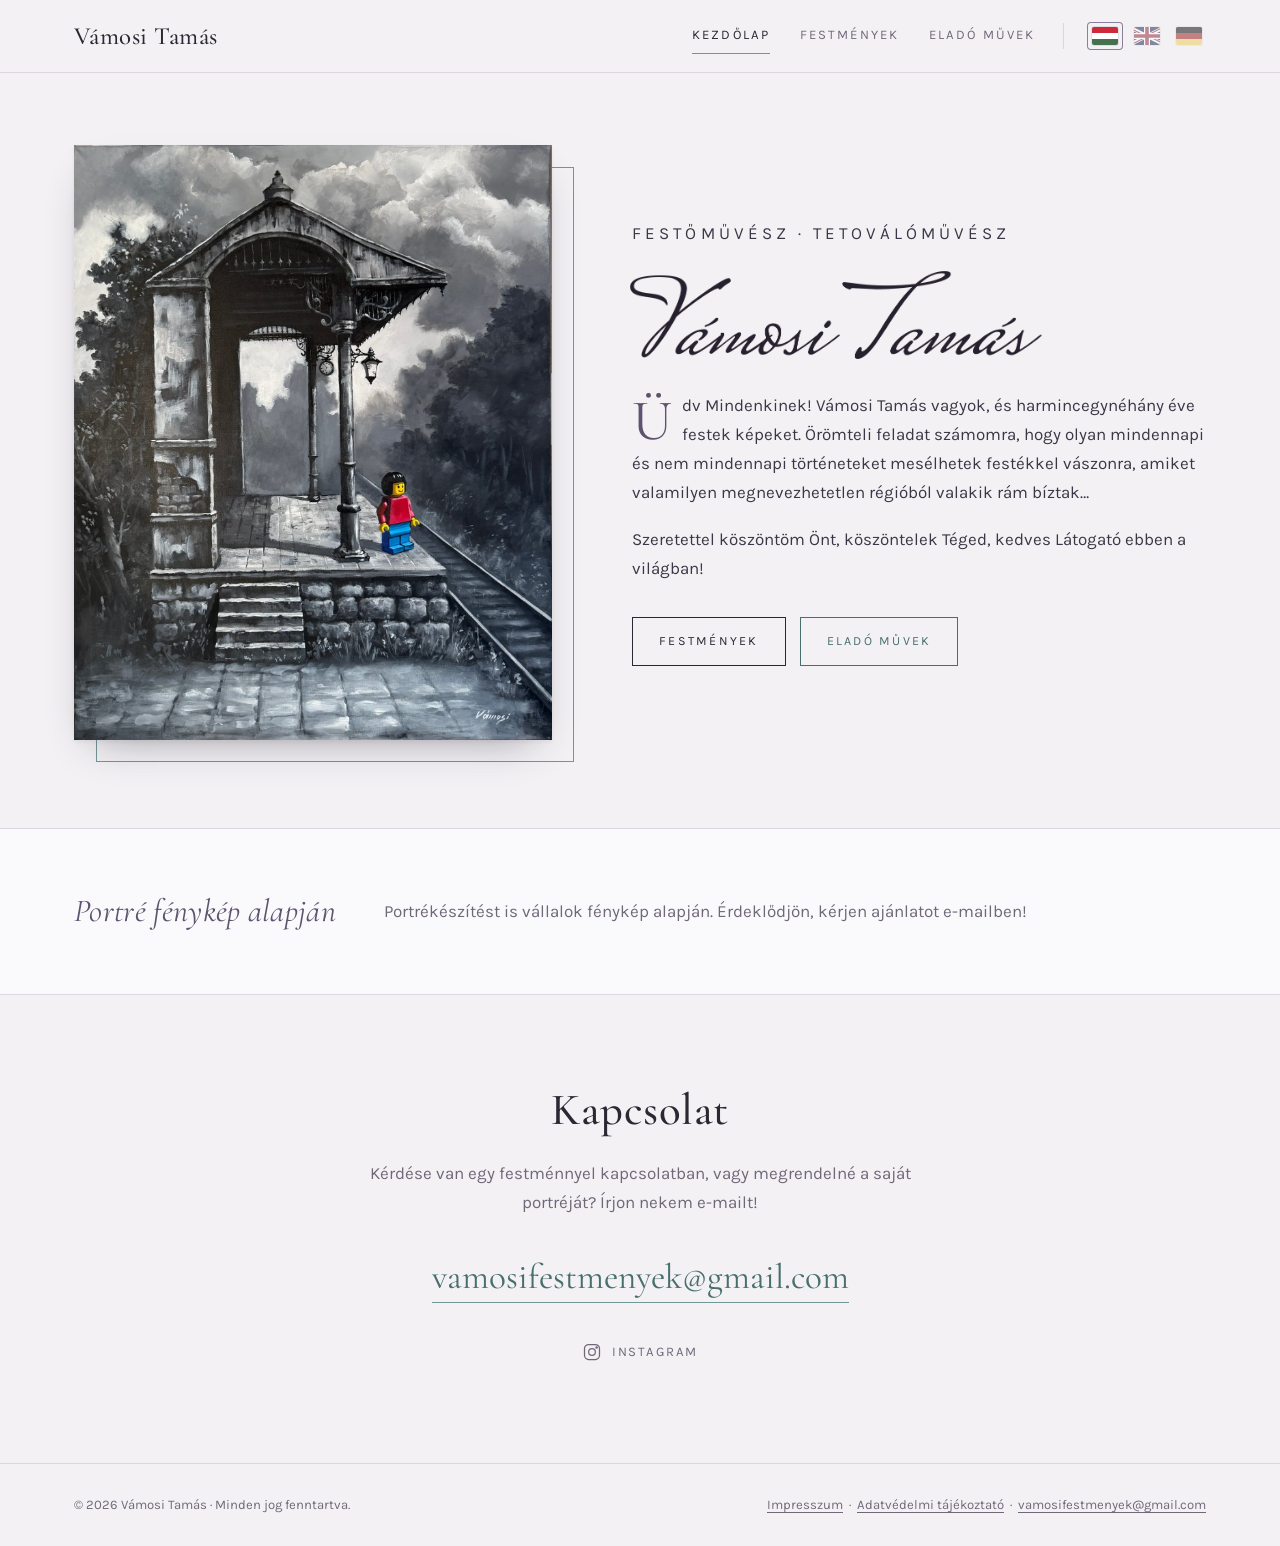
==== commit 23826bd6: "Add files via upload" ====
--- a/index.html
+++ b/index.html
@@ -123,7 +123,7 @@
 <footer class="site-footer">
   <div class="wrap">
     <span>© <span class="js-year">2026</span> Vámosi Tamás · Minden jog fenntartva.</span>
-    <a class="js-mail" href="mailto:vamosifestmenyek@gmail.com">vamosifestmenyek@gmail.com</a>
+    <span class="legal-links"><a href="impresszum.html">Impresszum</a> · <a href="adatvedelem.html">Adatvédelmi tájékoztató</a> · <a class="js-mail" href="mailto:vamosifestmenyek@gmail.com">vamosifestmenyek@gmail.com</a></span>
   </div>
 </footer>
 
--- a/assets/css/style.css
+++ b/assets/css/style.css
@@ -201,3 +201,12 @@
   .reveal.in{opacity:1;transform:none}
 }
 .spacer{height:60px}
+
+/* ---------- Impressum / Datenschutz ---------- */
+.legal{max-width:760px;padding-bottom:90px}
+.legal h2{font-size:1.5rem;margin:34px 0 10px;color:var(--lilac-deep)}
+.legal p{margin:0 0 14px;color:#3c3746}
+.legal-note{font-size:.88rem;color:var(--muted);font-style:italic;border-left:2px solid var(--teal);padding-left:14px}
+.legal-stand{margin-top:34px;font-size:.85rem;color:var(--muted)}
+.imp-missing{color:var(--muted);font-style:italic}
+.legal-links{display:flex;gap:6px;flex-wrap:wrap;align-items:center}
